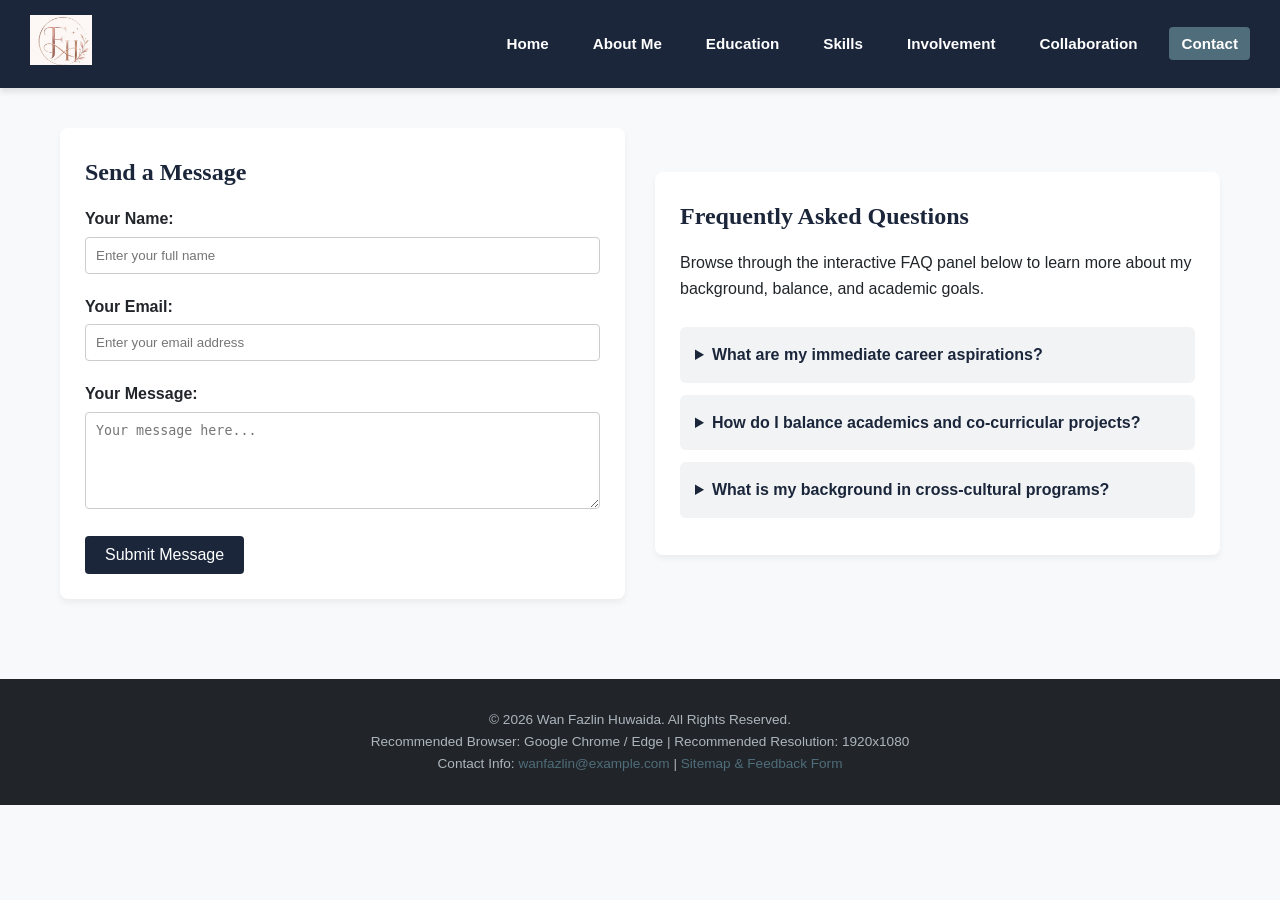
==== contact.html @ 38537c4c "Add files via upload" ====
<!DOCTYPE html>
<html lang="en">

<head>
    <meta charset="UTF-8">
    <meta name="viewport" content="width=device-width, initial-scale=1.0">
    <title>Contact - Wan Fazlin Huwaida</title>
    <link rel="stylesheet" href="css/style.css">
</head>

<body>

    <header>
        <div class="logo-area">
            <a href="student.html">
                <img src="images/logo.png" alt="Student Profile Portal Logo">
            </a>
        </div>
        <nav>
            <ul>
                <li><a href="index.html">Home</a></li>
                <li><a href="profile.html">About Me</a></li>
                <li><a href="education.html">Education</a></li>
                <li><a href="skills.html">Skills</a></li>
                <li><a href="experience.html">Involvement</a></li>
                <li><a href="collaboration.html">Collaboration</a></li>
                <li><a href="contact.html" class="active">Contact</a></li>
            </ul>
        </nav>
    </header>

    <main>
        <div class="grid-2">
            <!-- Contact Form Area -->
            <section class="card">
                <h2>Send a Message</h2>
                <form id="contactForm">
                    <div class="form-group">
                        <label for="name">Your Name:</label>
                        <input type="text" id="name" required placeholder="Enter your full name">
                    </div>
                    <div class="form-group">
                        <label for="email">Your Email:</label>
                        <input type="email" id="email" required placeholder="Enter your email address">
                    </div>
                    <div class="form-group">
                        <label for="message">Your Message:</label>
                        <textarea id="message" rows="5" required placeholder="Your message here..."></textarea>
                    </div>
                    <button type="submit" class="btn">Submit Message</button>
                </form>
            </section>

            <!-- Interactive FAQ Panel -->
            <section class="card">
                <h2>Frequently Asked Questions</h2>
                <p>Browse through the interactive FAQ panel below to learn more about my background, balance, and
                    academic goals.</p>
                <br>

                <div class="faq-container">
                    <details
                        style="background: #f1f3f5; padding: 15px; border-radius: 6px; margin-bottom: 12px; cursor: pointer;">
                        <summary style="font-weight: bold; color: #1b263b;">What are my immediate career aspirations?
                        </summary>
                        <p style="margin-top: 10px; font-size: 0.95rem; color: #495057; line-height: 1.5;">
                            I aim to secure a professional position where I can utilize my bilingual communication,
                            administrative organization, and technology-supported skills within a collaborative
                            corporate team.
                        </p>
                    </details>

                    <details
                        style="background: #f1f3f5; padding: 15px; border-radius: 6px; margin-bottom: 12px; cursor: pointer;">
                        <summary style="font-weight: bold; color: #1b263b;">How do I balance academics and co-curricular
                            projects?</summary>
                        <p style="margin-top: 10px; font-size: 0.95rem; color: #495057; line-height: 1.5;">
                            Through robust planning, task prioritization, and utilizing time-management frameworks, I
                            successfully balanced my STPM pre-university targets alongside active student coordination
                            roles.
                        </p>
                    </details>

                    <details
                        style="background: #f1f3f5; padding: 15px; border-radius: 6px; margin-bottom: 12px; cursor: pointer;">
                        <summary style="font-weight: bold; color: #1b263b;">What is my background in cross-cultural
                            programs?</summary>
                        <p style="margin-top: 10px; font-size: 0.95rem; color: #495057; line-height: 1.5;">
                            I was an active participant in the international 'Satu Irama Dua Budaya' program with
                            Universitas Airlangga, which significantly sharpened my global communication and
                            cross-border collaboration skills.
                        </p>
                    </details>
                </div>
            </section>
        </div>
    </main>

    <button id="btnBackToTop" title="Go to top">Top</button>

    <footer>
        <p>&copy; 2026 Wan Fazlin Huwaida. All Rights Reserved.</p>
        <p>Recommended Browser: Google Chrome / Edge | Recommended Resolution: 1920x1080</p>
        <p>Contact Info: <a href="mailto:wanfazlin@example.com">wanfazlin@example.com</a> | <a
                href="contact.html">Sitemap & Feedback Form</a></p>
    </footer>

    <script src="js/script.js"></script>
</body>

</html>
---- css/style.css ----
/*
Theme Name: Final draft
Theme URI: https://portfolio-wan.free.nf/
Author: Wan Fazlin Huwaida
Author URI: https://portfolio-wan.free.nf/
Description: A custom WordPress theme created from an HTML website.
Version: 1.0
License: GNU General Public License v2 or later
License URI: https://www.gnu.org/licenses/gpl-2.0.html
Text Domain: my-custom-theme
*/


/* Reset and Global Styles */
* {
    margin: 0;
    padding: 0;
    box-sizing: border-box;
}

body {
    font-family: 'Arial', sans-serif;
    background-color: #f8f9fa;
    color: #212529;
    line-height: 1.6;
}

h1, h2, h3, h4 {
    font-family: 'Georgia', serif;
    color: #1b263b;
    margin-bottom: 15px;
}

/* Header and Navigation */
header {
    background-color: #1b263b;
    color: #ffffff;
    padding: 15px 30px;
    display: flex;
    justify-content: space-between;
    align-items: center;
    position: sticky;
    top: 0;
    z-index: 1000;
    box-shadow: 0 4px 6px rgba(0, 0, 0, 0.1);
}

.logo-area img {
    height: 50px;
    width: auto;
    cursor: pointer;
    transition: transform 0.2s;
}

.logo-area img:hover {
    transform: scale(1.05);
}

nav ul {
    list-style: none;
    display: flex;
    gap: 20px;
}

nav ul li a {
    color: #ffffff;
    text-decoration: none;
    font-weight: bold;
    font-size: 0.95rem;
    padding: 8px 12px;
    border-radius: 4px;
    transition: background-color 0.3s, color 0.3s;
}

nav ul li a:hover, nav ul li a.active {
    background-color: #4f6d7a;
    color: #ffffff;
}

/* Container & Grid Layouts */
main {
    max-width: 1200px;
    margin: 40px auto;
    padding: 0 20px;
}

.hero {
    background-color: #4f6d7a;
    color: #ffffff;
    padding: 60px 40px;
    text-align: center;
    border-radius: 8px;
    margin-bottom: 40px;
}

.hero h1 {
    color: #ffffff;
}

.grid-2 {
    display: grid;
    grid-template-columns: 1fr 1fr;
    gap: 30px;
    align-items: center;
}

.grid-3 {
    display: grid;
    grid-template-columns: repeat(auto-fit, minmax(300px, 1fr));
    gap: 20px;
}

/* Styled Panels and Tables */
.card {
    background-color: #ffffff;
    padding: 25px;
    border-radius: 8px;
    box-shadow: 0 4px 6px rgba(0,0,0,0.05);
    margin-bottom: 20px;
}

.img-responsive {
    max-width: 100%;
    height: auto;
    border-radius: 8px;
    box-shadow: 0 4px 8px rgba(0,0,0,0.1);
}

table {
    width: 100%;
    border-collapse: collapse;
    margin: 20px 0;
}

table th, table td {
    border: 1px solid #dee2e6;
    padding: 12px;
    text-align: left;
}

table th {
    background-color: #1b263b;
    color: #ffffff;
}

/* Interactive Components */
.form-group {
    margin-bottom: 20px;
}

.form-group label {
    display: block;
    margin-bottom: 5px;
    font-weight: bold;
}

.form-group input, .form-group textarea {
    width: 100%;
    padding: 10px;
    border: 1px solid #ccc;
    border-radius: 4px;
}

button.btn {
    background-color: #1b263b;
    color: #fff;
    padding: 10px 20px;
    border: none;
    border-radius: 4px;
    cursor: pointer;
    font-size: 1rem;
}

button.btn:hover {
    background-color: #4f6d7a;
}

/* Back to top dynamic button */
#btnBackToTop {
    display: none;
    position: fixed;
    bottom: 20px;
    right: 20px;
    z-index: 99;
    border: none;
    outline: none;
    background-color: #1b263b;
    color: white;
    cursor: pointer;
    padding: 15px;
    border-radius: 10px;
}

/* Footer Tag */
footer {
    background-color: #212529;
    color: #adb5bd;
    padding: 30px 20px;
    text-align: center;
    font-size: 0.85rem;
    margin-top: 60px;
}

footer a {
    color: #4f6d7a;
    text-decoration: none;
}

footer a:hover {
    text-decoration: underline;
}
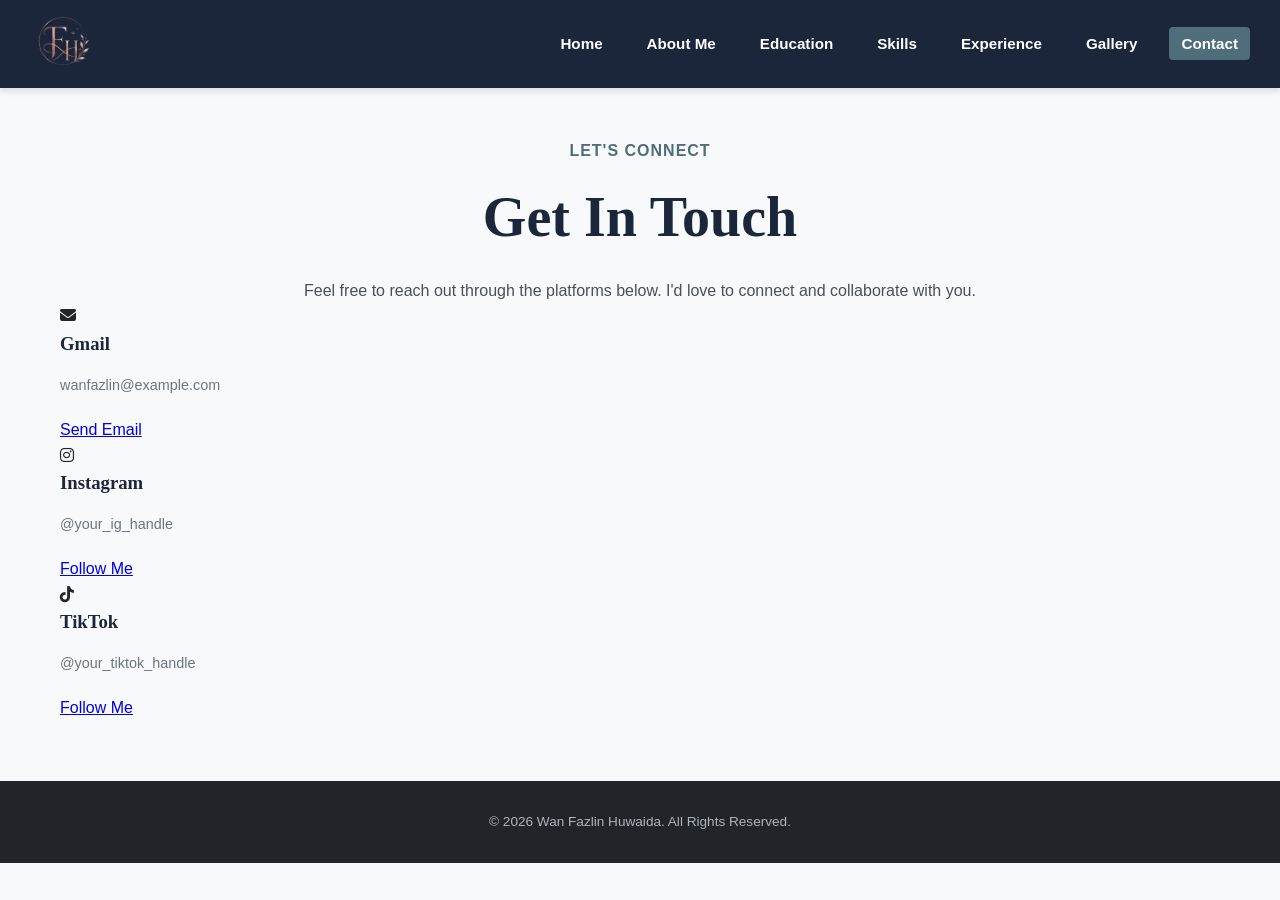
==== commit 0c4df4ad: "Add files via upload" ====
--- a/contact.html
+++ b/contact.html
@@ -1,111 +1,72 @@
 <!DOCTYPE html>
 <html lang="en">
-
 <head>
     <meta charset="UTF-8">
     <meta name="viewport" content="width=device-width, initial-scale=1.0">
     <title>Contact - Wan Fazlin Huwaida</title>
+    <!-- Your Custom CSS -->
     <link rel="stylesheet" href="css/style.css">
+    <!-- FontAwesome CDN for Real Icons -->
+    <link rel="stylesheet" href="https://cdnjs.cloudflare.com/ajax/libs/font-awesome/6.4.0/css/all.min.css">
 </head>
-
 <body>
-
     <header>
-        <div class="logo-area">
-            <a href="student.html">
-                <img src="images/logo.png" alt="Student Profile Portal Logo">
-            </a>
-        </div>
+        <div class="logo-area"><a href="student.html"><img src="images/logo.png" alt="Logo"></a></div>
         <nav>
             <ul>
                 <li><a href="index.html">Home</a></li>
                 <li><a href="profile.html">About Me</a></li>
                 <li><a href="education.html">Education</a></li>
                 <li><a href="skills.html">Skills</a></li>
-                <li><a href="experience.html">Involvement</a></li>
-                <li><a href="collaboration.html">Collaboration</a></li>
+                <li><a href="experience.html">Experience</a></li>
+                <li><a href="gallery.html">Gallery</a></li>
                 <li><a href="contact.html" class="active">Contact</a></li>
             </ul>
         </nav>
     </header>
 
     <main>
-        <div class="grid-2">
-            <!-- Contact Form Area -->
-            <section class="card">
-                <h2>Send a Message</h2>
-                <form id="contactForm">
-                    <div class="form-group">
-                        <label for="name">Your Name:</label>
-                        <input type="text" id="name" required placeholder="Enter your full name">
-                    </div>
-                    <div class="form-group">
-                        <label for="email">Your Email:</label>
-                        <input type="email" id="email" required placeholder="Enter your email address">
-                    </div>
-                    <div class="form-group">
-                        <label for="message">Your Message:</label>
-                        <textarea id="message" rows="5" required placeholder="Your message here..."></textarea>
-                    </div>
-                    <button type="submit" class="btn">Submit Message</button>
-                </form>
-            </section>
+        <div style="text-align: center; margin-top: 50px;">
+            <p style="font-weight: bold; letter-spacing: 1px; color: #4f6d7a; text-transform: uppercase;">Let's Connect</p>
+            <h1 style="font-size: 3.5rem; margin-top: 10px;">Get In Touch</h1>
+            <p style="color: #495057;">Feel free to reach out through the platforms below. I'd love to connect and collaborate with you.</p>
+        </div>
 
-            <!-- Interactive FAQ Panel -->
-            <section class="card">
-                <h2>Frequently Asked Questions</h2>
-                <p>Browse through the interactive FAQ panel below to learn more about my background, balance, and
-                    academic goals.</p>
-                <br>
+        <div class="social-grid">
+            <!-- Gmail Card -->
+            <div class="social-card">
+                <div class="social-icon icon-gmail">
+                    <i class="fa-solid fa-envelope"></i>
+                </div>
+                <h3>Gmail</h3>
+                <p style="color: #6c757d; font-size: 0.9rem; margin-bottom: 20px;">wanfazlin@example.com</p>
+                <a href="mailto:wanfazlin@example.com" class="social-btn btn-gmail">Send Email</a>
+            </div>
 
-                <div class="faq-container">
-                    <details
-                        style="background: #f1f3f5; padding: 15px; border-radius: 6px; margin-bottom: 12px; cursor: pointer;">
-                        <summary style="font-weight: bold; color: #1b263b;">What are my immediate career aspirations?
-                        </summary>
-                        <p style="margin-top: 10px; font-size: 0.95rem; color: #495057; line-height: 1.5;">
-                            I aim to secure a professional position where I can utilize my bilingual communication,
-                            administrative organization, and technology-supported skills within a collaborative
-                            corporate team.
-                        </p>
-                    </details>
+            <!-- Instagram Card -->
+            <div class="social-card">
+                <div class="social-icon icon-ig">
+                    <i class="fa-brands fa-instagram"></i>
+                </div>
+                <h3>Instagram</h3>
+                <p style="color: #6c757d; font-size: 0.9rem; margin-bottom: 20px;">@your_ig_handle</p>
+                <a href="#" class="social-btn btn-ig">Follow Me</a>
+            </div>
 
-                    <details
-                        style="background: #f1f3f5; padding: 15px; border-radius: 6px; margin-bottom: 12px; cursor: pointer;">
-                        <summary style="font-weight: bold; color: #1b263b;">How do I balance academics and co-curricular
-                            projects?</summary>
-                        <p style="margin-top: 10px; font-size: 0.95rem; color: #495057; line-height: 1.5;">
-                            Through robust planning, task prioritization, and utilizing time-management frameworks, I
-                            successfully balanced my STPM pre-university targets alongside active student coordination
-                            roles.
-                        </p>
-                    </details>
-
-                    <details
-                        style="background: #f1f3f5; padding: 15px; border-radius: 6px; margin-bottom: 12px; cursor: pointer;">
-                        <summary style="font-weight: bold; color: #1b263b;">What is my background in cross-cultural
-                            programs?</summary>
-                        <p style="margin-top: 10px; font-size: 0.95rem; color: #495057; line-height: 1.5;">
-                            I was an active participant in the international 'Satu Irama Dua Budaya' program with
-                            Universitas Airlangga, which significantly sharpened my global communication and
-                            cross-border collaboration skills.
-                        </p>
-                    </details>
+            <!-- TikTok Card -->
+            <div class="social-card">
+                <div class="social-icon icon-tiktok">
+                    <i class="fa-brands fa-tiktok"></i>
                 </div>
-            </section>
+                <h3>TikTok</h3>
+                <p style="color: #6c757d; font-size: 0.9rem; margin-bottom: 20px;">@your_tiktok_handle</p>
+                <a href="#" class="social-btn btn-tiktok">Follow Me</a>
+            </div>
         </div>
     </main>
 
-    <button id="btnBackToTop" title="Go to top">Top</button>
-
-    <footer>
-        <p>&copy; 2026 Wan Fazlin Huwaida. All Rights Reserved.</p>
-        <p>Recommended Browser: Google Chrome / Edge | Recommended Resolution: 1920x1080</p>
-        <p>Contact Info: <a href="mailto:wanfazlin@example.com">wanfazlin@example.com</a> | <a
-                href="contact.html">Sitemap & Feedback Form</a></p>
-    </footer>
-
+    <button id="btnBackToTop">Top</button>
+    <footer><p>&copy; 2026 Wan Fazlin Huwaida. All Rights Reserved.</p></footer>
     <script src="js/script.js"></script>
 </body>
-
 </html>
--- a/css/style.css
+++ b/css/style.css
@@ -1,14 +1,3 @@
-/*
-Theme Name: Final draft
-Theme URI: https://portfolio-wan.free.nf/
-Author: Wan Fazlin Huwaida
-Author URI: https://portfolio-wan.free.nf/
-Description: A custom WordPress theme created from an HTML website.
-Version: 1.0
-License: GNU General Public License v2 or later
-License URI: https://www.gnu.org/licenses/gpl-2.0.html
-Text Domain: my-custom-theme
-*/
 
 
 /* Reset and Global Styles */
@@ -208,4 +197,4 @@
 
 footer a:hover {
     text-decoration: underline;
-}+}
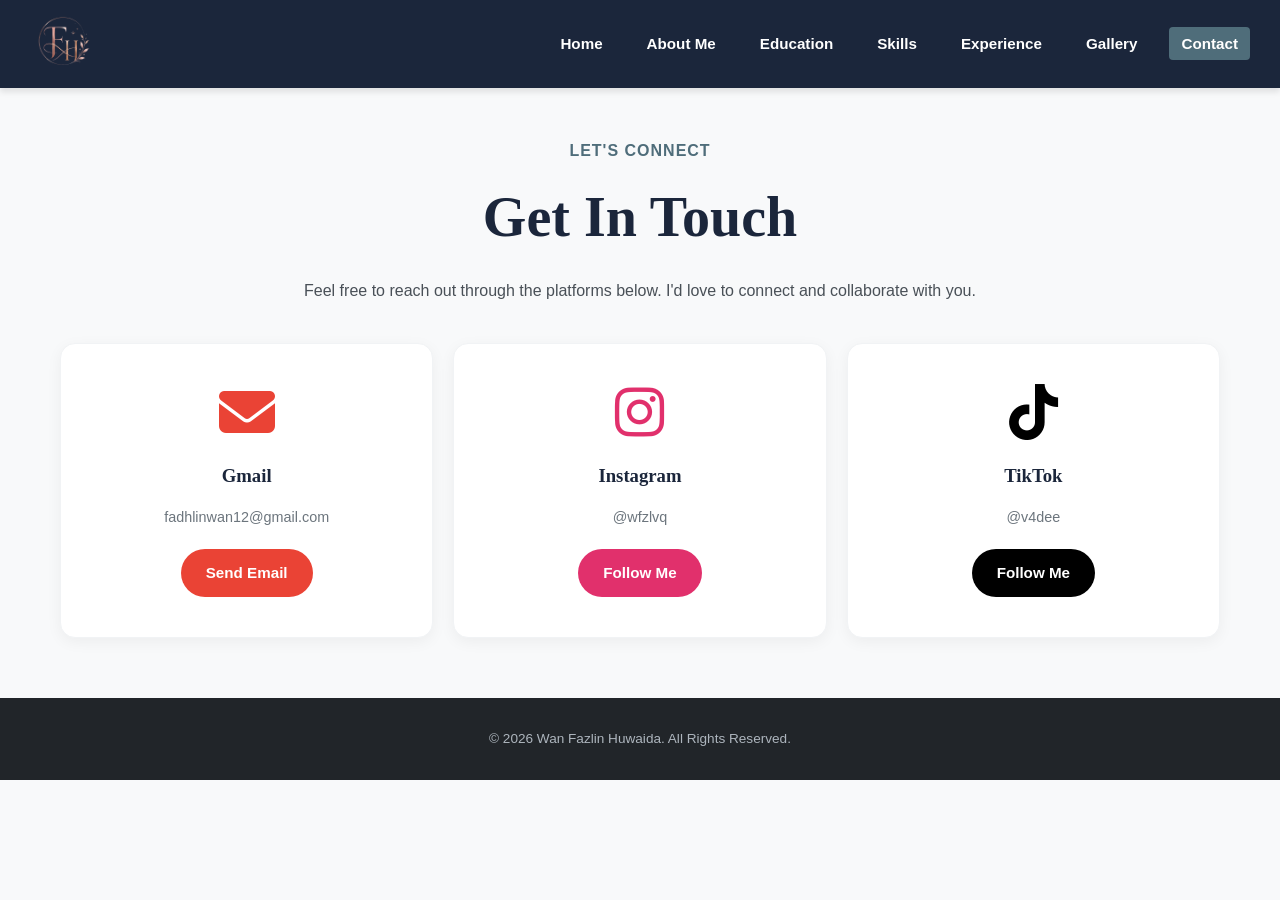
==== commit 3a40ed25: "Update contact.html" ====
--- a/contact.html
+++ b/contact.html
@@ -39,8 +39,8 @@
                     <i class="fa-solid fa-envelope"></i>
                 </div>
                 <h3>Gmail</h3>
-                <p style="color: #6c757d; font-size: 0.9rem; margin-bottom: 20px;">wanfazlin@example.com</p>
-                <a href="mailto:wanfazlin@example.com" class="social-btn btn-gmail">Send Email</a>
+                <p style="color: #6c757d; font-size: 0.9rem; margin-bottom: 20px;">fadhlinwan12@gmail.com</p>
+                <a href="fadhlinwan12@gmail.com" class="social-btn btn-gmail">Send Email</a>
             </div>
 
             <!-- Instagram Card -->
@@ -49,8 +49,8 @@
                     <i class="fa-brands fa-instagram"></i>
                 </div>
                 <h3>Instagram</h3>
-                <p style="color: #6c757d; font-size: 0.9rem; margin-bottom: 20px;">@your_ig_handle</p>
-                <a href="#" class="social-btn btn-ig">Follow Me</a>
+                <p style="color: #6c757d; font-size: 0.9rem; margin-bottom: 20px;">@wfzlvq</p>
+                <a href="wfzlvq" class="social-btn btn-ig">Follow Me</a>
             </div>
 
             <!-- TikTok Card -->
@@ -59,8 +59,8 @@
                     <i class="fa-brands fa-tiktok"></i>
                 </div>
                 <h3>TikTok</h3>
-                <p style="color: #6c757d; font-size: 0.9rem; margin-bottom: 20px;">@your_tiktok_handle</p>
-                <a href="#" class="social-btn btn-tiktok">Follow Me</a>
+                <p style="color: #6c757d; font-size: 0.9rem; margin-bottom: 20px;">@v4dee</p>
+                <a href="v4dee" class="social-btn btn-tiktok">Follow Me</a>
             </div>
         </div>
     </main>
@@ -69,4 +69,4 @@
     <footer><p>&copy; 2026 Wan Fazlin Huwaida. All Rights Reserved.</p></footer>
     <script src="js/script.js"></script>
 </body>
-</html>+</html>
--- a/css/style.css
+++ b/css/style.css
@@ -1,200 +1,93 @@
-
-
 /* Reset and Global Styles */
-* {
-    margin: 0;
-    padding: 0;
-    box-sizing: border-box;
-}
-
-body {
-    font-family: 'Arial', sans-serif;
-    background-color: #f8f9fa;
-    color: #212529;
-    line-height: 1.6;
-}
-
-h1, h2, h3, h4 {
-    font-family: 'Georgia', serif;
-    color: #1b263b;
-    margin-bottom: 15px;
-}
+* { margin: 0; padding: 0; box-sizing: border-box; }
+body { font-family: 'Arial', sans-serif; background-color: #f8f9fa; color: #212529; line-height: 1.6; }
+h1, h2, h3, h4 { font-family: 'Georgia', serif; color: #1b263b; margin-bottom: 15px; }
 
 /* Header and Navigation */
 header {
-    background-color: #1b263b;
-    color: #ffffff;
-    padding: 15px 30px;
-    display: flex;
-    justify-content: space-between;
-    align-items: center;
-    position: sticky;
-    top: 0;
-    z-index: 1000;
-    box-shadow: 0 4px 6px rgba(0, 0, 0, 0.1);
+    background-color: #1b263b; padding: 15px 30px; display: flex;
+    justify-content: space-between; align-items: center; position: sticky;
+    top: 0; z-index: 1000; box-shadow: 0 4px 6px rgba(0, 0, 0, 0.1);
 }
+.logo-area img { height: 50px; width: auto; cursor: pointer; transition: transform 0.2s; }
+.logo-area img:hover { transform: scale(1.05); }
+nav ul { list-style: none; display: flex; gap: 20px; }
+nav ul li a { color: #ffffff; text-decoration: none; font-weight: bold; font-size: 0.95rem; padding: 8px 12px; border-radius: 4px; transition: 0.3s; }
+nav ul li a:hover, nav ul li a.active { background-color: #4f6d7a; color: #ffffff; }
 
-.logo-area img {
-    height: 50px;
-    width: auto;
-    cursor: pointer;
-    transition: transform 0.2s;
+/* Containers */
+main { max-width: 1200px; margin: 40px auto; padding: 0 20px; }
+.hero { background-color: #4f6d7a; color: #ffffff; padding: 60px 40px; text-align: center; border-radius: 8px; margin-bottom: 40px; }
+.hero h1 { color: #ffffff; }
+.grid-2 { display: grid; grid-template-columns: 1fr 1fr; gap: 30px; }
+.grid-3 { display: grid; grid-template-columns: repeat(auto-fit, minmax(300px, 1fr)); gap: 20px; }
+.card { background-color: #ffffff; padding: 25px; border-radius: 12px; box-shadow: 0 4px 10px rgba(0,0,0,0.05); margin-bottom: 20px; }
+
+/* Image Styles & Click-to-Zoom Cursor */
+.img-responsive { max-width: 100%; height: auto; border-radius: 8px; box-shadow: 0 4px 8px rgba(0,0,0,0.1); }
+.zoomable { cursor: zoom-in; transition: transform 0.3s ease; }
+.zoomable:hover { transform: scale(1.02); }
+
+/* The Modal (Image Click-to-Zoom Background) */
+.modal {
+    display: none; position: fixed; z-index: 2000; padding-top: 60px;
+    left: 0; top: 0; width: 100%; height: 100%; overflow: auto; background-color: rgba(0,0,0,0.9);
 }
+.modal-content { margin: auto; display: block; max-width: 80%; max-height: 80vh; border-radius: 8px; animation: zoom 0.3s; }
+@keyframes zoom { from {transform:scale(0)} to {transform:scale(1)} }
+.close-modal {
+    position: absolute; top: 20px; right: 35px; color: #f1f1f1;
+    font-size: 40px; font-weight: bold; cursor: pointer; transition: 0.3s;
+}
+.close-modal:hover { color: #bbb; }
 
-.logo-area img:hover {
-    transform: scale(1.05);
+/* Timeline (My Journey on About Page) */
+.timeline { position: relative; max-width: 800px; margin: 0 auto; padding-left: 20px; border-left: 3px solid #4f6d7a; }
+.timeline-item { position: relative; margin-bottom: 30px; padding-left: 20px; }
+.timeline-item::before {
+    content: ''; position: absolute; left: -28px; top: 0; width: 14px; height: 14px;
+    background-color: #1b263b; border: 4px solid #ffffff; border-radius: 50%; box-shadow: 0 0 0 3px #4f6d7a;
 }
+.timeline-date { font-weight: bold; color: #4f6d7a; margin-bottom: 5px; }
+.timeline-content { background: #f8f9fa; padding: 15px; border-radius: 8px; border: 1px solid #e9ecef; }
 
-nav ul {
-    list-style: none;
-    display: flex;
-    gap: 20px;
-}
+/* Skills Page Layout */
+.skill-bar-container { margin-bottom: 15px; }
+.skill-title { display: flex; justify-content: space-between; font-weight: bold; margin-bottom: 5px; font-size: 0.9rem; }
+.progress-bg { background-color: #e9ecef; border-radius: 10px; height: 10px; width: 100%; overflow: hidden; }
+.progress-fill { background-color: #d6336c; height: 100%; border-radius: 10px; }
+.tools-grid { display: grid; grid-template-columns: repeat(3, 1fr); gap: 15px; text-align: center; }
+.tool-box { background: #f8f9fa; padding: 15px; border-radius: 8px; font-weight: bold; font-size: 0.9rem; border: 1px solid #e9ecef; }
+.soft-skills-grid { display: grid; grid-template-columns: repeat(auto-fit, minmax(200px, 1fr)); gap: 15px; }
 
-nav ul li a {
-    color: #ffffff;
-    text-decoration: none;
-    font-weight: bold;
-    font-size: 0.95rem;
-    padding: 8px 12px;
-    border-radius: 4px;
-    transition: background-color 0.3s, color 0.3s;
-}
+/* Social Media Contact Cards */
+.social-grid { display: grid; grid-template-columns: repeat(3, 1fr); gap: 20px; margin-top: 40px; margin-bottom: 60px; }
+.social-card { text-align: center; padding: 40px 20px; background: #fff; border-radius: 15px; box-shadow: 0 4px 15px rgba(0,0,0,0.05); border: 1px solid #f1f3f5; transition: transform 0.3s; }
+.social-card:hover { transform: translateY(-5px); box-shadow: 0 8px 25px rgba(0,0,0,0.1); }
 
-nav ul li a:hover, nav ul li a.active {
-    background-color: #4f6d7a;
-    color: #ffffff;
-}
+/* New Icon Styles */
+.social-icon { margin-bottom: 20px; }
+.social-icon i { font-size: 3.5rem; transition: transform 0.3s; }
+.social-card:hover .social-icon i { transform: scale(1.1); } /* Slight pop effect on hover */
 
-/* Container & Grid Layouts */
-main {
-    max-width: 1200px;
-    margin: 40px auto;
-    padding: 0 20px;
-}
+/* Brand Colors for Icons */
+.icon-gmail i { color: #ea4335; }
+.icon-ig i { color: #E1306C; }
+.icon-tiktok i { color: #000000; }
 
-.hero {
-    background-color: #4f6d7a;
-    color: #ffffff;
-    padding: 60px 40px;
-    text-align: center;
-    border-radius: 8px;
-    margin-bottom: 40px;
-}
+/* Buttons */
+.social-btn { display: inline-block; padding: 12px 25px; border-radius: 30px; text-decoration: none; font-weight: bold; color: #fff; font-size: 0.95rem; transition: opacity 0.3s; }
+.social-btn:hover { opacity: 0.85; }
+.btn-gmail { background-color: #ea4335; }
+.btn-ig { background-color: #E1306C; }
+.btn-tiktok { background-color: #000000; }
 
-.hero h1 {
-    color: #ffffff;
-}
-
-.grid-2 {
-    display: grid;
-    grid-template-columns: 1fr 1fr;
-    gap: 30px;
-    align-items: center;
-}
-
-.grid-3 {
-    display: grid;
-    grid-template-columns: repeat(auto-fit, minmax(300px, 1fr));
-    gap: 20px;
-}
-
-/* Styled Panels and Tables */
-.card {
-    background-color: #ffffff;
-    padding: 25px;
-    border-radius: 8px;
-    box-shadow: 0 4px 6px rgba(0,0,0,0.05);
-    margin-bottom: 20px;
-}
-
-.img-responsive {
-    max-width: 100%;
-    height: auto;
-    border-radius: 8px;
-    box-shadow: 0 4px 8px rgba(0,0,0,0.1);
-}
-
-table {
-    width: 100%;
-    border-collapse: collapse;
-    margin: 20px 0;
-}
-
-table th, table td {
-    border: 1px solid #dee2e6;
-    padding: 12px;
-    text-align: left;
-}
-
-table th {
-    background-color: #1b263b;
-    color: #ffffff;
-}
-
-/* Interactive Components */
-.form-group {
-    margin-bottom: 20px;
-}
-
-.form-group label {
-    display: block;
-    margin-bottom: 5px;
-    font-weight: bold;
-}
-
-.form-group input, .form-group textarea {
-    width: 100%;
-    padding: 10px;
-    border: 1px solid #ccc;
-    border-radius: 4px;
-}
-
-button.btn {
-    background-color: #1b263b;
-    color: #fff;
-    padding: 10px 20px;
-    border: none;
-    border-radius: 4px;
-    cursor: pointer;
-    font-size: 1rem;
-}
-
-button.btn:hover {
-    background-color: #4f6d7a;
-}
+/* Table */
+table { width: 100%; border-collapse: collapse; margin: 20px 0; background: #fff; }
+th, td { border: 1px solid #dee2e6; padding: 12px; text-align: left; }
+th { background-color: #1b263b; color: #ffffff; }
 
 /* Back to top dynamic button */
-#btnBackToTop {
-    display: none;
-    position: fixed;
-    bottom: 20px;
-    right: 20px;
-    z-index: 99;
-    border: none;
-    outline: none;
-    background-color: #1b263b;
-    color: white;
-    cursor: pointer;
-    padding: 15px;
-    border-radius: 10px;
-}
-
-/* Footer Tag */
-footer {
-    background-color: #212529;
-    color: #adb5bd;
-    padding: 30px 20px;
-    text-align: center;
-    font-size: 0.85rem;
-    margin-top: 60px;
-}
-
-footer a {
-    color: #4f6d7a;
-    text-decoration: none;
-}
-
-footer a:hover {
-    text-decoration: underline;
-}
+#btnBackToTop { display: none; position: fixed; bottom: 20px; right: 20px; z-index: 99; border: none; background-color: #1b263b; color: white; cursor: pointer; padding: 15px; border-radius: 10px; }
+footer { background-color: #212529; color: #adb5bd; padding: 30px 20px; text-align: center; font-size: 0.85rem; margin-top: 60px; }
+footer a { color: #4f6d7a; text-decoration: none; }
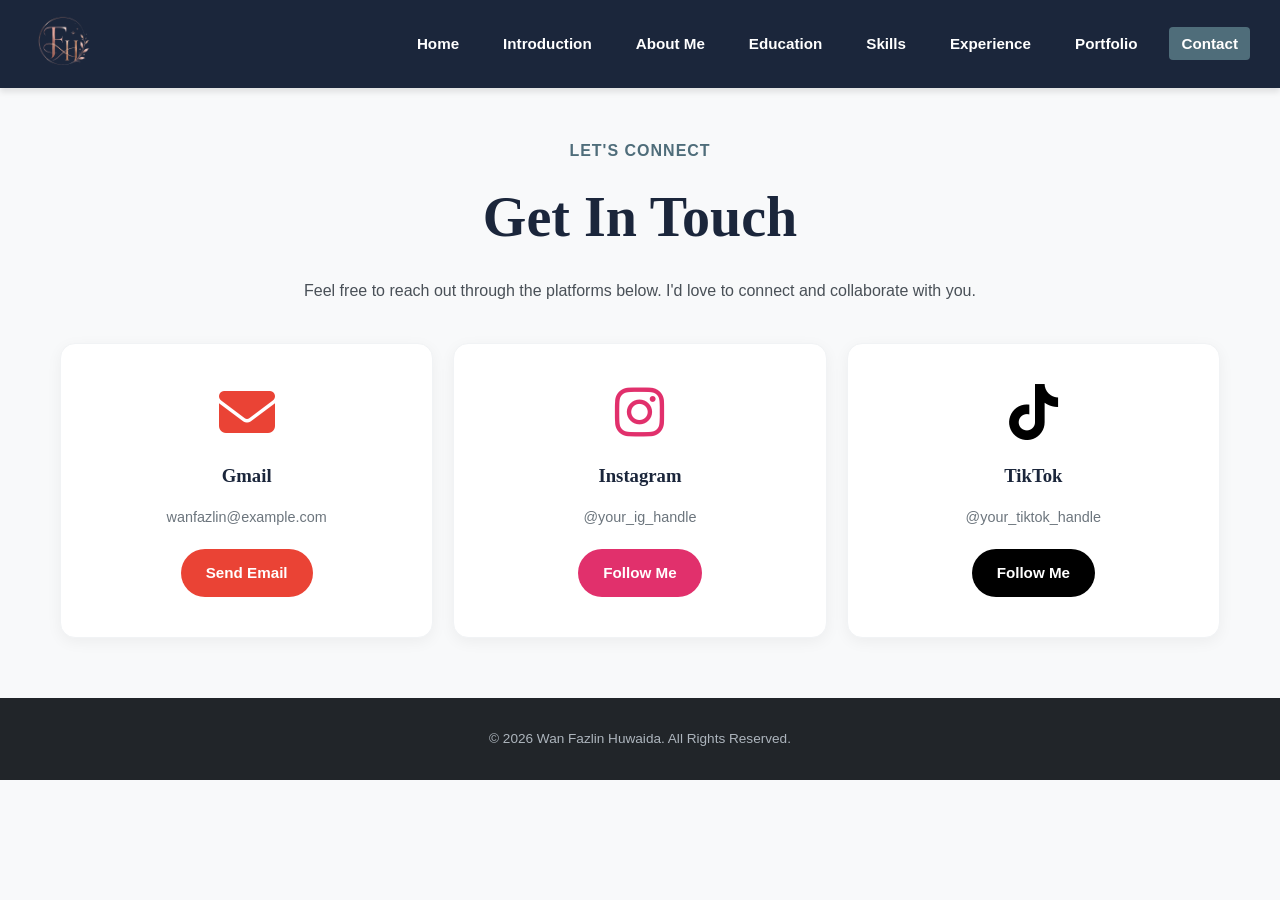
==== commit ab4b6692: "Add files via upload" ====
--- a/contact.html
+++ b/contact.html
@@ -15,11 +15,12 @@
         <nav>
             <ul>
                 <li><a href="index.html">Home</a></li>
+                <li><a href="introduction.html">Introduction</a></li>
                 <li><a href="profile.html">About Me</a></li>
                 <li><a href="education.html">Education</a></li>
                 <li><a href="skills.html">Skills</a></li>
                 <li><a href="experience.html">Experience</a></li>
-                <li><a href="gallery.html">Gallery</a></li>
+                <li><a href="portfolio.html">Portfolio</a></li>
                 <li><a href="contact.html" class="active">Contact</a></li>
             </ul>
         </nav>
@@ -39,8 +40,8 @@
                     <i class="fa-solid fa-envelope"></i>
                 </div>
                 <h3>Gmail</h3>
-                <p style="color: #6c757d; font-size: 0.9rem; margin-bottom: 20px;">fadhlinwan12@gmail.com</p>
-                <a href="fadhlinwan12@gmail.com" class="social-btn btn-gmail">Send Email</a>
+                <p style="color: #6c757d; font-size: 0.9rem; margin-bottom: 20px;">wanfazlin@example.com</p>
+                <a href="mailto:wanfazlin@example.com" class="social-btn btn-gmail">Send Email</a>
             </div>
 
             <!-- Instagram Card -->
@@ -49,8 +50,8 @@
                     <i class="fa-brands fa-instagram"></i>
                 </div>
                 <h3>Instagram</h3>
-                <p style="color: #6c757d; font-size: 0.9rem; margin-bottom: 20px;">@wfzlvq</p>
-                <a href="wfzlvq" class="social-btn btn-ig">Follow Me</a>
+                <p style="color: #6c757d; font-size: 0.9rem; margin-bottom: 20px;">@your_ig_handle</p>
+                <a href="#" class="social-btn btn-ig">Follow Me</a>
             </div>
 
             <!-- TikTok Card -->
@@ -59,8 +60,8 @@
                     <i class="fa-brands fa-tiktok"></i>
                 </div>
                 <h3>TikTok</h3>
-                <p style="color: #6c757d; font-size: 0.9rem; margin-bottom: 20px;">@v4dee</p>
-                <a href="v4dee" class="social-btn btn-tiktok">Follow Me</a>
+                <p style="color: #6c757d; font-size: 0.9rem; margin-bottom: 20px;">@your_tiktok_handle</p>
+                <a href="#" class="social-btn btn-tiktok">Follow Me</a>
             </div>
         </div>
     </main>
@@ -69,4 +70,4 @@
     <footer><p>&copy; 2026 Wan Fazlin Huwaida. All Rights Reserved.</p></footer>
     <script src="js/script.js"></script>
 </body>
-</html>
+</html>
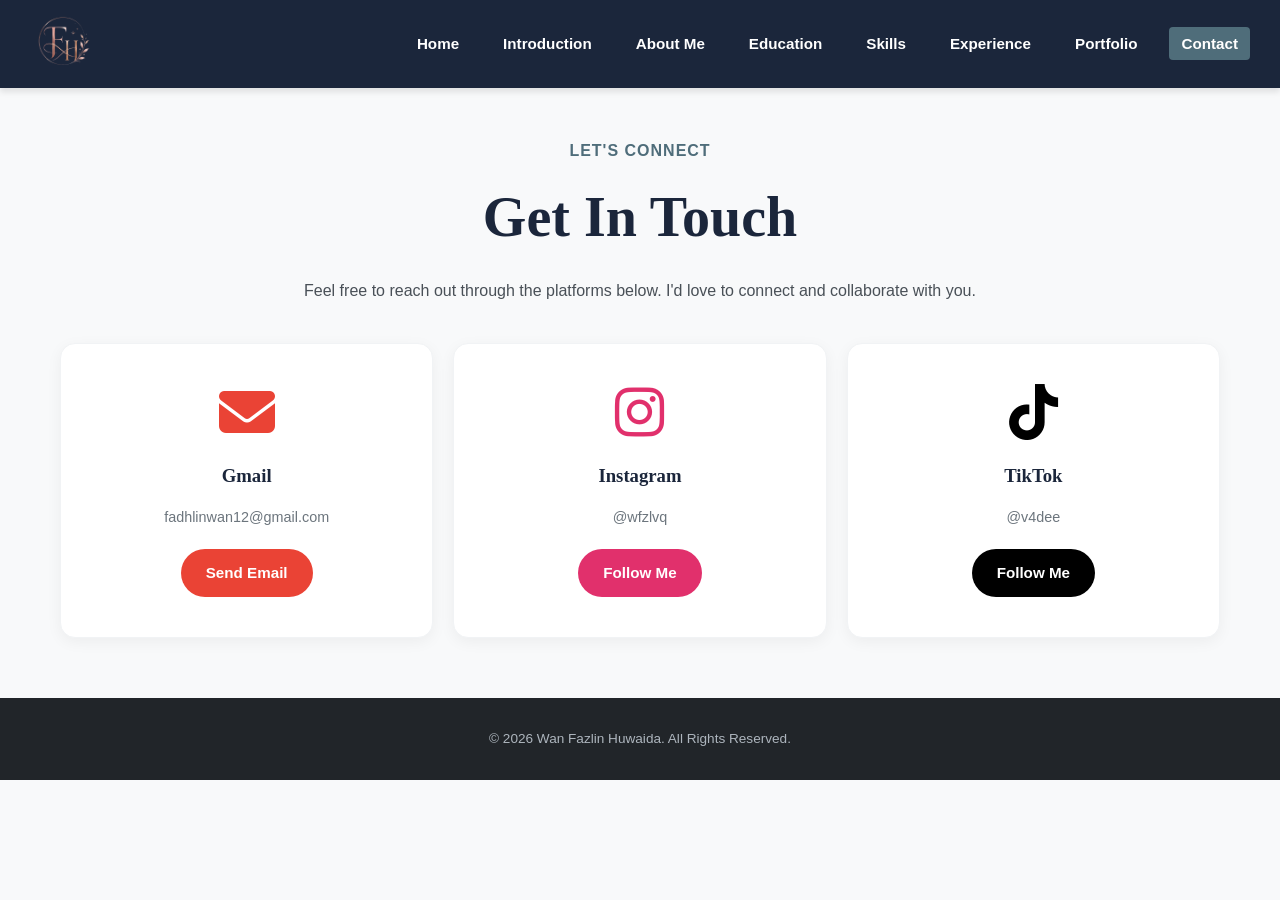
==== commit fd850ebf: "Update contact.html" ====
--- a/contact.html
+++ b/contact.html
@@ -40,8 +40,8 @@
                     <i class="fa-solid fa-envelope"></i>
                 </div>
                 <h3>Gmail</h3>
-                <p style="color: #6c757d; font-size: 0.9rem; margin-bottom: 20px;">wanfazlin@example.com</p>
-                <a href="mailto:wanfazlin@example.com" class="social-btn btn-gmail">Send Email</a>
+                <p style="color: #6c757d; font-size: 0.9rem; margin-bottom: 20px;">fadhlinwan12@gmail.com</p>
+                <a href="mailto:fadhlinwan12@gmail.com" class="social-btn btn-gmail">Send Email</a>
             </div>
 
             <!-- Instagram Card -->
@@ -50,8 +50,8 @@
                     <i class="fa-brands fa-instagram"></i>
                 </div>
                 <h3>Instagram</h3>
-                <p style="color: #6c757d; font-size: 0.9rem; margin-bottom: 20px;">@your_ig_handle</p>
-                <a href="#" class="social-btn btn-ig">Follow Me</a>
+                <p style="color: #6c757d; font-size: 0.9rem; margin-bottom: 20px;">@wfzlvq</p>
+                <a href="https://www.instagram.com/wfzlvq/?utm_source=ig_web_button_share_sheet" class="social-btn btn-ig">Follow Me</a>
             </div>
 
             <!-- TikTok Card -->
@@ -60,8 +60,8 @@
                     <i class="fa-brands fa-tiktok"></i>
                 </div>
                 <h3>TikTok</h3>
-                <p style="color: #6c757d; font-size: 0.9rem; margin-bottom: 20px;">@your_tiktok_handle</p>
-                <a href="#" class="social-btn btn-tiktok">Follow Me</a>
+                <p style="color: #6c757d; font-size: 0.9rem; margin-bottom: 20px;">@v4dee</p>
+                <a href="https://www.tiktok.com/@v4dee?is_from_webapp=1&sender_device=pc" class="social-btn btn-tiktok">Follow Me</a>
             </div>
         </div>
     </main>
@@ -70,4 +70,4 @@
     <footer><p>&copy; 2026 Wan Fazlin Huwaida. All Rights Reserved.</p></footer>
     <script src="js/script.js"></script>
 </body>
-</html>+</html>
--- a/css/style.css
+++ b/css/style.css
@@ -91,3 +91,16 @@
 #btnBackToTop { display: none; position: fixed; bottom: 20px; right: 20px; z-index: 99; border: none; background-color: #1b263b; color: white; cursor: pointer; padding: 15px; border-radius: 10px; }
 footer { background-color: #212529; color: #adb5bd; padding: 30px 20px; text-align: center; font-size: 0.85rem; margin-top: 60px; }
 footer a { color: #4f6d7a; text-decoration: none; }
+
+/* Portfolio Tool Badges */
+.tool-badge {
+    display: inline-block;
+    background-color: #1b263b;
+    color: #ffffff;
+    padding: 4px 10px;
+    border-radius: 15px;
+    font-size: 0.75rem;
+    font-weight: bold;
+    margin-right: 5px;
+    margin-top: 8px;
+}
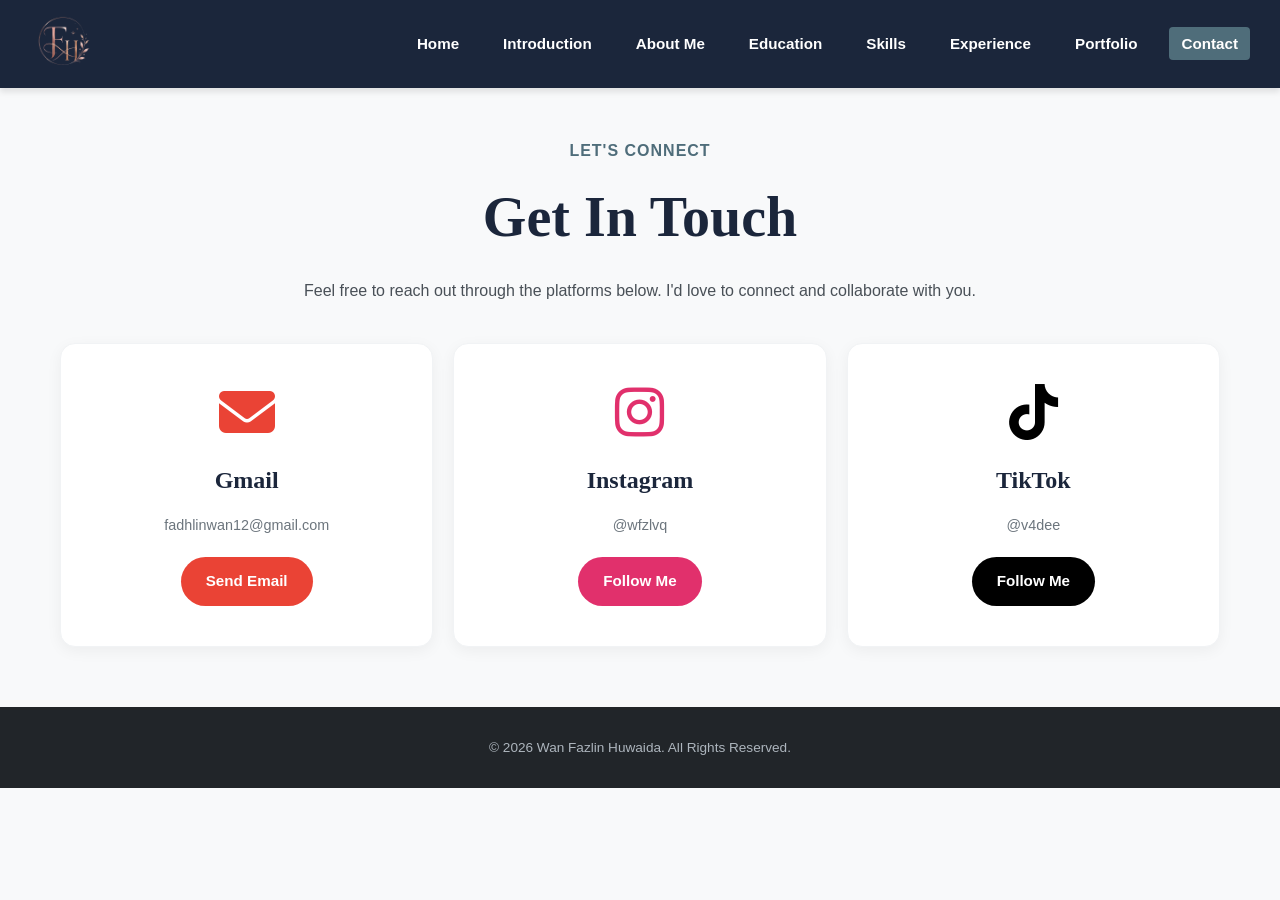
==== commit 377576bc: "Add files via upload" ====
--- a/contact.html
+++ b/contact.html
@@ -1,14 +1,14 @@
 <!DOCTYPE html>
 <html lang="en">
+
 <head>
     <meta charset="UTF-8">
     <meta name="viewport" content="width=device-width, initial-scale=1.0">
     <title>Contact - Wan Fazlin Huwaida</title>
-    <!-- Your Custom CSS -->
     <link rel="stylesheet" href="css/style.css">
-    <!-- FontAwesome CDN for Real Icons -->
     <link rel="stylesheet" href="https://cdnjs.cloudflare.com/ajax/libs/font-awesome/6.4.0/css/all.min.css">
 </head>
+
 <body>
     <header>
         <div class="logo-area"><a href="student.html"><img src="images/logo.png" alt="Logo"></a></div>
@@ -28,46 +28,53 @@
 
     <main>
         <div style="text-align: center; margin-top: 50px;">
-            <p style="font-weight: bold; letter-spacing: 1px; color: #4f6d7a; text-transform: uppercase;">Let's Connect</p>
+            <p style="font-weight: bold; letter-spacing: 1px; color: #4f6d7a; text-transform: uppercase;">Let's Connect
+            </p>
             <h1 style="font-size: 3.5rem; margin-top: 10px;">Get In Touch</h1>
-            <p style="color: #495057;">Feel free to reach out through the platforms below. I'd love to connect and collaborate with you.</p>
+            <p style="color: #495057;">Feel free to reach out through the platforms below. I'd love to connect and
+                collaborate with you.</p>
         </div>
 
         <div class="social-grid">
-            <!-- Gmail Card -->
             <div class="social-card">
                 <div class="social-icon icon-gmail">
                     <i class="fa-solid fa-envelope"></i>
                 </div>
-                <h3>Gmail</h3>
+                <!-- Changed h3 to h2 -->
+                <h2 style="font-size: 1.5rem;">Gmail</h2>
                 <p style="color: #6c757d; font-size: 0.9rem; margin-bottom: 20px;">fadhlinwan12@gmail.com</p>
                 <a href="mailto:fadhlinwan12@gmail.com" class="social-btn btn-gmail">Send Email</a>
             </div>
 
-            <!-- Instagram Card -->
             <div class="social-card">
                 <div class="social-icon icon-ig">
                     <i class="fa-brands fa-instagram"></i>
                 </div>
-                <h3>Instagram</h3>
+                <!-- Changed h3 to h2 -->
+                <h2 style="font-size: 1.5rem;">Instagram</h2>
                 <p style="color: #6c757d; font-size: 0.9rem; margin-bottom: 20px;">@wfzlvq</p>
-                <a href="https://www.instagram.com/wfzlvq/?utm_source=ig_web_button_share_sheet" class="social-btn btn-ig">Follow Me</a>
+                <a href="https://www.instagram.com/wfzlvq/?utm_source=ig_web_button_share_sheet"
+                    class="social-btn btn-ig">Follow Me</a>
             </div>
 
-            <!-- TikTok Card -->
             <div class="social-card">
                 <div class="social-icon icon-tiktok">
                     <i class="fa-brands fa-tiktok"></i>
                 </div>
-                <h3>TikTok</h3>
+                <!-- Changed h3 to h2 -->
+                <h2 style="font-size: 1.5rem;">TikTok</h2>
                 <p style="color: #6c757d; font-size: 0.9rem; margin-bottom: 20px;">@v4dee</p>
-                <a href="https://www.tiktok.com/@v4dee?is_from_webapp=1&sender_device=pc" class="social-btn btn-tiktok">Follow Me</a>
+                <a href="https://www.tiktok.com/@v4dee?is_from_webapp=1&sender_device=pc"
+                    class="social-btn btn-tiktok">Follow Me</a>
             </div>
         </div>
     </main>
 
     <button id="btnBackToTop">Top</button>
-    <footer><p>&copy; 2026 Wan Fazlin Huwaida. All Rights Reserved.</p></footer>
+    <footer>
+        <p>&copy; 2026 Wan Fazlin Huwaida. All Rights Reserved.</p>
+    </footer>
     <script src="js/script.js"></script>
 </body>
-</html>
+
+</html>
